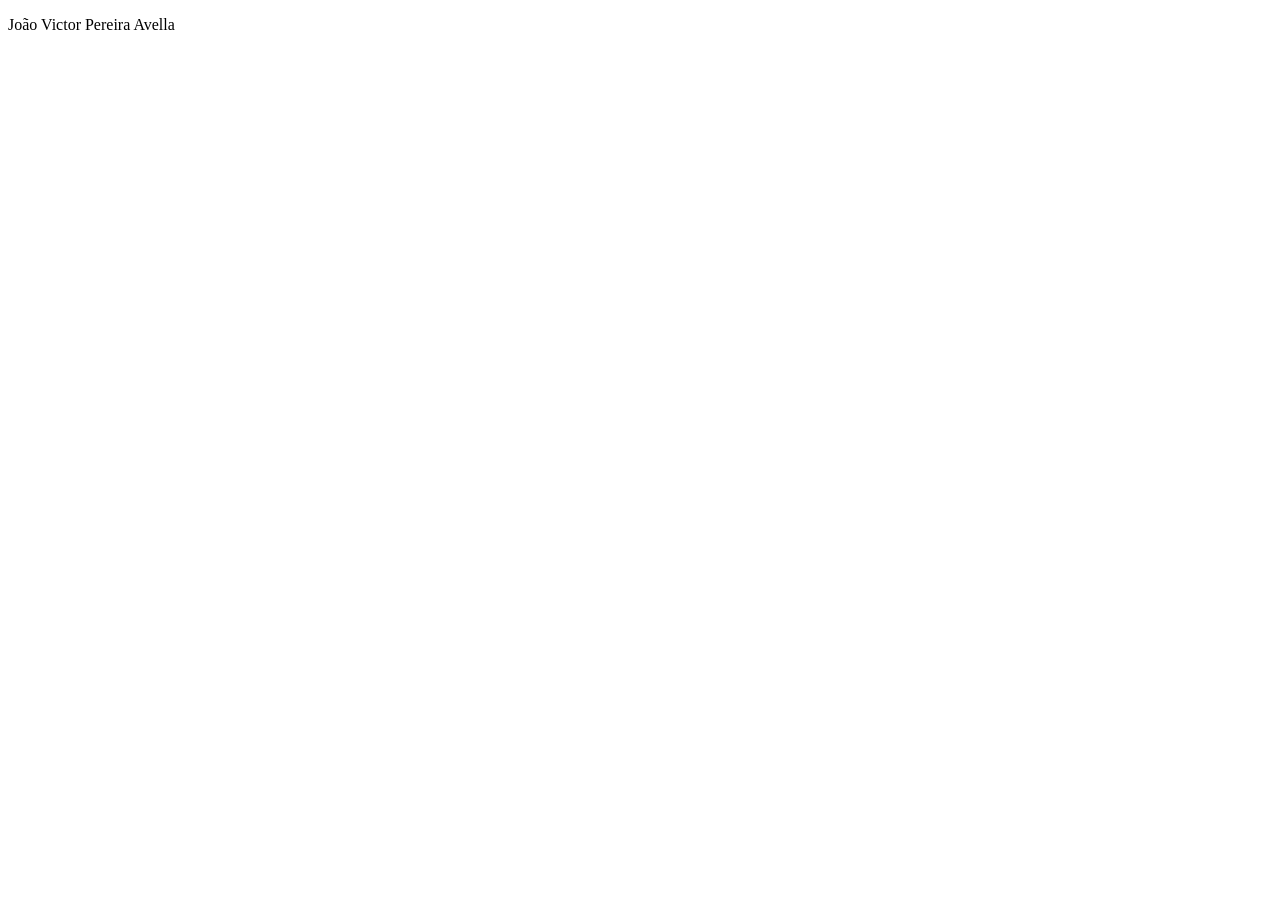
==== index.html @ 29856c2b "Create index.html" ====
<!DOCTYPE html>
<html lang="en">
<head>
    <meta charset="UTF-8">
    <meta name="viewport" content="width=device-width, initial-scale=1.0">
    <title>Document</title>
</head>
<body>
    <p>João Victor Pereira Avella</p>
</body>
</html>
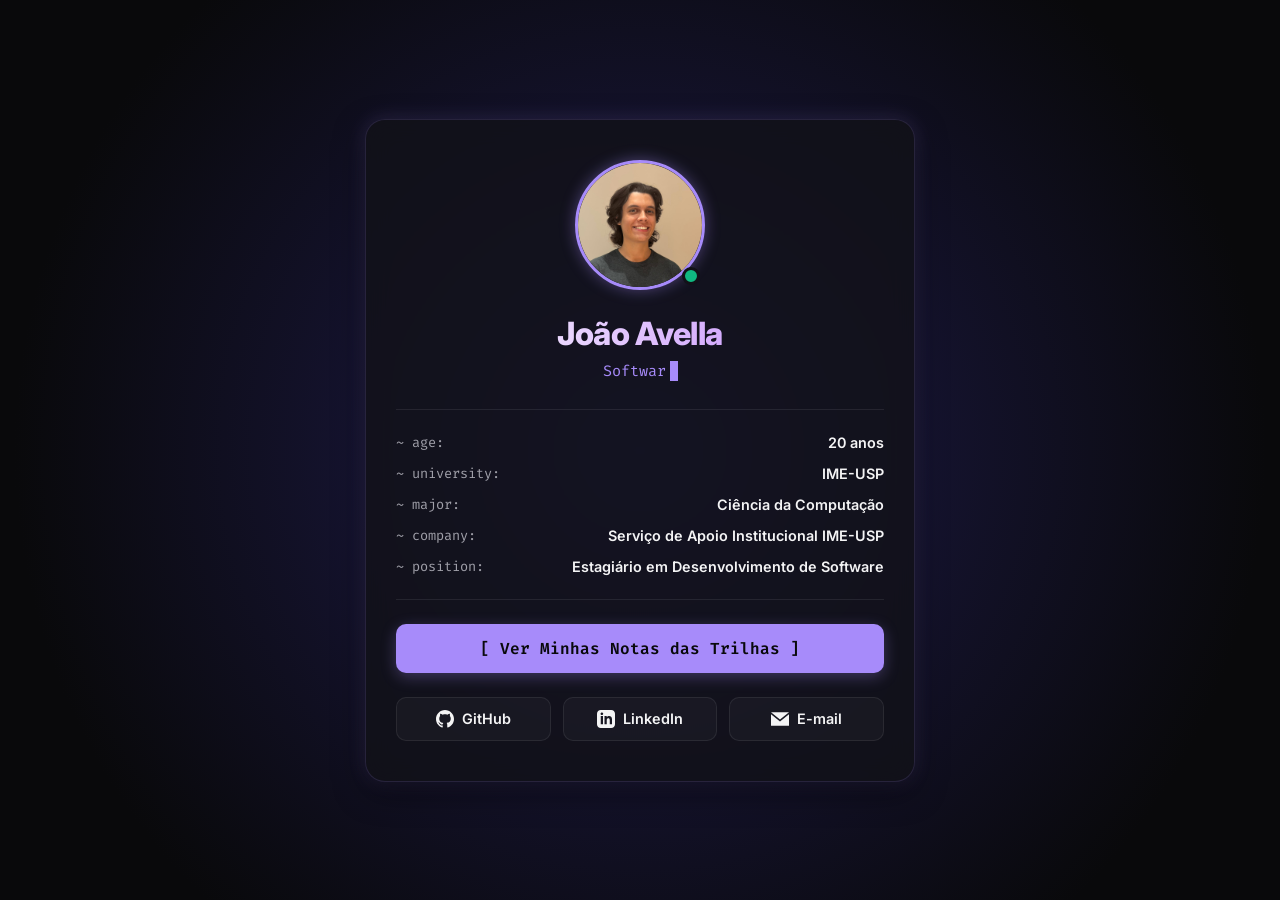
==== commit 88c7fcd1: "Criação da home e da página do blog" ====
--- a/index.html
+++ b/index.html
@@ -1,11 +1,93 @@
 <!DOCTYPE html>
-<html lang="en">
+<html lang="pt-BR">
 <head>
     <meta charset="UTF-8">
     <meta name="viewport" content="width=device-width, initial-scale=1.0">
-    <title>Document</title>
+    <title>Meu Portfólio</title>
+    <!-- Fontes do Google -->
+    <link rel="preconnect" href="https://fonts.googleapis.com">
+    <link rel="preconnect" href="https://fonts.gstatic.com" crossorigin>
+    <link href="https://fonts.googleapis.com/css2?family=Fira+Code:wght@400;600&family=Inter:wght@300;400;600;800&display=swap" rel="stylesheet">
+    
+    <!-- Link para o arquivo CSS externo -->
+    <link rel="stylesheet" href="src/css/style.css">
+    
+    <!-- Link para o script Javascript (defer garante que o script carregue após o HTML) -->
+    <script src="src/js/script.js" defer></script>
 </head>
 <body>
-    <p>João Victor Pereira Avella</p>
+
+    <div class="portfolio-card">
+        <!-- Foto de Perfil -->
+        <div class="profile-container">
+            <img src="src/img/foto.jpg" alt="Foto de Perfil" class="profile-img" onerror="this.src='https://placehold.co/150/121214/a78bfa?text=Dev'">
+            <div class="status-dot"></div>
+        </div>
+
+        <!-- Nome -->
+        <h1 class="profile-name">João Avella</h1>
+        
+        <!-- Cargo/Subtítulo com efeito de máquina de escrever -->
+        <div class="profile-title">
+            <span id="typewriter"></span><span class="cursor">&nbsp;</span>
+        </div>
+
+        <!-- Seção de Informações Gerais -->
+        <div class="info-section">
+            <div class="info-row">
+                <span class="info-label">~ age:</span>
+                <span class="info-value">20 anos</span>
+            </div>
+            <div class="info-row">
+                <span class="info-label">~ university:</span>
+                <span class="info-value">IME-USP</span>
+            </div>
+            <div class="info-row">
+                <span class="info-label">~ major:</span>
+                <span class="info-value">Ciência da Computação</span>
+            </div>
+            <div class="info-row">
+                <span class="info-label">~ company:</span>
+                <span class="info-value">Serviço de Apoio Institucional IME-USP</span>
+            </div>
+            <div class="info-row">
+                <span class="info-label">~ position:</span>
+                <span class="info-value">Estagiário em Desenvolvimento de Software</span>
+            </div>
+        </div>
+
+        <!-- Botão Destaque para o Blog / Trilhas -->
+        <a href="blog.html" class="btn-blog">
+            <span>[ Ver Minhas Notas das Trilhas ]</span>
+        </a>
+
+        <!-- Botões Sociais -->
+        <div class="social-links">
+            <!-- GitHub -->
+            <a href="https://github.com/joaoavella" target="_blank" class="btn-social">
+                <svg viewBox="0 0 24 24">
+                    <path d="M12 0c-6.626 0-12 5.373-12 12 0 5.302 3.438 9.8 8.207 11.387.599.111.793-.261.793-.577v-2.234c-3.338.726-4.033-1.416-4.033-1.416-.546-1.387-1.333-1.756-1.333-1.756-1.089-.745.083-.729.083-.729 1.205.084 1.839 1.237 1.839 1.237 1.07 1.834 2.807 1.304 3.492.997.107-.775.418-1.305.762-1.604-2.665-.305-5.467-1.334-5.467-5.931 0-1.311.469-2.381 1.236-3.221-.124-.303-.535-1.524.117-3.176 0 0 1.008-.322 3.301 1.23.957-.266 1.983-.399 3.003-.404 1.02.005 2.047.138 3.006.404 2.291-1.552 3.297-1.23 3.297-1.23.653 1.653.242 2.874.118 3.176.77.84 1.235 1.911 1.235 3.221 0 4.609-2.807 5.624-5.479 5.921.43.372.823 1.102.823 2.222v3.293c0 .319.192.694.801.576 4.765-1.589 8.199-6.086 8.199-11.386 0-6.627-5.373-12-12-12z"/>
+                </svg>
+                GitHub
+            </a>
+
+            <!-- LinkedIn -->
+            <a href="https://linkedin.com/in/joão-avella-1aa566244" target="_blank" class="btn-social">
+                <svg viewBox="0 0 24 24">
+                    <path d="M19 0h-14c-2.761 0-5 2.239-5 5v14c0 2.761 2.239 5 5 5h14c2.762 0 5-2.239 5-5v-14c0-2.761-2.238-5-5-5zm-11 19h-3v-11h3v11zm-1.5-12.268c-.966 0-1.75-.779-1.75-1.75s.784-1.75 1.75-1.75 1.75.779 1.75 1.75-.784 1.75-1.75 1.75zm13.5 12.268h-3v-5.604c0-3.368-4-3.113-4 0v5.604h-3v-11h3v1.765c1.396-2.586 7-2.777 7 2.476v6.759z"/>
+                </svg>
+                LinkedIn
+            </a>
+
+            <!-- E-mail -->
+            <a href="mailto:joaoavella@usp.br" class="btn-social">
+                <svg viewBox="0 0 24 24">
+                    <path d="M12 12.713l-11.985-9.713h23.97l-11.985 9.713zm0 2.574l12-9.725v15.438h-24v-15.438l12 9.725z"/>
+                </svg>
+                E-mail
+            </a>
+        </div>
+    </div>
+
 </body>
-</html>
+</html>
--- a/src/css/style.css
+++ b/src/css/style.css
@@ -0,0 +1,336 @@
+:root {
+    --bg-color: #09090b; /* Preto profundo */
+    --card-bg: rgba(18, 18, 24, 0.8); /* Fundo do card translúcido */
+    --accent-color: #a78bfa; /* Violeta gótico/neon */
+    --accent-hover: #c084fc; 
+    --text-main: #f4f4f5; /* Branco acinzentado */
+    --text-muted: #a1a1aa; /* Cinza para textos secundários */
+    --border-color: rgba(167, 139, 250, 0.15); /* Borda sutil com tom roxo */
+    --glow-shadow: 0 0 20px rgba(167, 139, 250, 0.2);
+}
+
+* {
+    box-sizing: border-box;
+    margin: 0;
+    padding: 0;
+}
+
+body {
+    background-color: var(--bg-color);
+    color: var(--text-main);
+    font-family: 'Inter', sans-serif;
+    min-height: 100vh;
+    display: flex;
+    justify-content: center;
+    align-items: center;
+    padding: 20px;
+    background-image: radial-gradient(circle at 50% 50%, #1e1b4b 0%, #09090b 80%);
+    background-attachment: fixed;
+}
+
+/* CONTAINER GERAL DO BLOG */
+.container {
+    width: 100%;
+    max-width: 900px;
+    margin: 40px auto;
+    padding: 0 20px;
+    display: flex;
+    flex-direction: column;
+}
+
+/* HEADER DO BLOG */
+.blog-header {
+    text-align: center;
+    margin-bottom: 40px;
+}
+
+.blog-header h1 {
+    font-size: 2.5rem;
+    font-weight: 800;
+    background: linear-gradient(to right, #ffffff, #c084fc);
+    -webkit-background-clip: text;
+    -webkit-text-fill-color: transparent;
+    margin-bottom: 12px;
+}
+
+.blog-header p {
+    color: var(--text-muted);
+    font-family: 'Fira Code', monospace;
+    font-size: 0.9rem;
+    line-height: 1.5;
+}
+
+/* GRID DO BLOG */
+.blog-grid {
+    display: grid;
+    grid-template-columns: repeat(auto-fit, minmax(280px, 1fr));
+    gap: 20px;
+    margin-bottom: 30px;
+}
+
+/* CARDS DE TRILHAS */
+.blog-card {
+    background: var(--card-bg);
+    border: 1px solid var(--border-color);
+    border-radius: 16px;
+    padding: 24px;
+    backdrop-filter: blur(12px);
+    -webkit-backdrop-filter: blur(12px);
+    transition: transform 0.3s ease, box-shadow 0.3s ease;
+    text-align: left;
+}
+
+.blog-card:hover {
+    transform: translateY(-4px);
+    box-shadow: 0 10px 25px rgba(0,0,0,0.5), 0 0 15px rgba(167, 139, 250, 0.25);
+}
+
+.blog-card-title {
+    font-size: 1.25rem;
+    color: var(--accent-color);
+    font-family: 'Fira Code', monospace;
+    margin-bottom: 12px;
+}
+
+.blog-card-text {
+    font-size: 0.9rem;
+    color: var(--text-muted);
+    line-height: 1.6;
+}
+
+/* CARD DE DESTACADOS: PLANOS FUTUROS */
+.future-card {
+    background: linear-gradient(135deg, rgba(30, 27, 75, 0.4) 0%, rgba(18, 18, 24, 0.8) 100%);
+    border: 1px solid var(--accent-color);
+    box-shadow: 0 0 20px rgba(167, 139, 250, 0.15);
+    border-radius: 16px;
+    padding: 30px;
+    margin-top: 30px;
+    margin-bottom: 40px;
+    text-align: left;
+}
+
+.future-card-title {
+    font-size: 1.4rem;
+    color: #ffffff;
+    font-family: 'Fira Code', monospace;
+    font-weight: 700;
+    margin-bottom: 15px;
+    display: flex;
+    align-items: center;
+    gap: 10px;
+}
+
+.future-card-text {
+    font-size: 0.95rem;
+    color: var(--text-main);
+    line-height: 1.7;
+}
+
+/* BOTÃO VOLTAR */
+.btn-back {
+    align-self: flex-start;
+    display: inline-flex;
+    align-items: center;
+    gap: 8px;
+    padding: 10px 20px;
+    border-radius: 8px;
+    color: var(--accent-color);
+    background: rgba(255, 255, 255, 0.02);
+    border: 1px solid var(--border-color);
+    text-decoration: none;
+    font-family: 'Fira Code', monospace;
+    font-size: 0.85rem;
+    transition: all 0.2s ease;
+    margin-bottom: 20px;
+}
+
+.btn-back:hover {
+    background: var(--accent-color);
+    color: var(--bg-color);
+    box-shadow: 0 0 15px rgba(167, 139, 250, 0.4);
+    transform: translateX(-4px);
+}
+
+/* CARD DO PERFIL (PÁGINA PRINCIPAL) */
+.portfolio-card {
+    background: var(--card-bg);
+    border: 1px solid var(--border-color);
+    border-radius: 20px;
+    width: 100%;
+    max-width: 550px;
+    padding: 40px 30px;
+    box-shadow: 0 10px 30px rgba(0, 0, 0, 0.5), var(--glow-shadow);
+    backdrop-filter: blur(12px);
+    -webkit-backdrop-filter: blur(12px);
+    text-align: center;
+    transition: transform 0.3s ease, box-shadow 0.3s ease;
+}
+
+.portfolio-card:hover {
+    transform: translateY(-4px);
+    box-shadow: 0 15px 35px rgba(0, 0, 0, 0.6), 0 0 25px rgba(167, 139, 250, 0.35);
+}
+
+/* FOTO DE PERFIL */
+.profile-container {
+    position: relative;
+    width: 130px;
+    height: 130px;
+    margin: 0 auto 24px auto;
+}
+
+.profile-img {
+    width: 100%;
+    height: 100%;
+    border-radius: 50%;
+    object-fit: cover;
+    border: 3px solid var(--accent-color);
+    box-shadow: 0 0 15px rgba(167, 139, 250, 0.4);
+}
+
+.status-dot {
+    position: absolute;
+    bottom: 5px;
+    right: 5px;
+    width: 18px;
+    height: 18px;
+    background-color: #10b981;
+    border: 3px solid #121218;
+    border-radius: 50%;
+}
+
+.profile-name {
+    font-size: 2rem;
+    font-weight: 800;
+    letter-spacing: -0.5px;
+    margin-bottom: 8px;
+    background: linear-gradient(to right, #ffffff, #c084fc);
+    -webkit-background-clip: text;
+    -webkit-text-fill-color: transparent;
+}
+
+.profile-title {
+    font-family: 'Fira Code', monospace;
+    font-size: 0.95rem;
+    color: var(--accent-color);
+    margin-bottom: 24px;
+    min-height: 24px;
+}
+
+/* INFORMAÇÕES DO PERFIL */
+.info-section {
+    border-top: 1px solid rgba(255, 255, 255, 0.08);
+    border-bottom: 1px solid rgba(255, 255, 255, 0.08);
+    padding: 24px 0;
+    margin-bottom: 24px;
+    display: flex;
+    flex-direction: column;
+    gap: 14px;
+    text-align: left;
+}
+
+.info-row {
+    display: flex;
+    justify-content: space-between;
+    align-items: center;
+    font-size: 0.9rem;
+}
+
+.info-label {
+    font-family: 'Fira Code', monospace;
+    color: var(--text-muted);
+    font-size: 0.85rem;
+}
+
+.info-value {
+    font-weight: 600;
+    color: var(--text-main);
+}
+
+/* BOTÃO DE LINK PARA O BLOG */
+.btn-blog {
+    display: block;
+    width: 100%;
+    padding: 14px;
+    border-radius: 10px;
+    background: var(--accent-color);
+    color: var(--bg-color);
+    font-family: 'Fira Code', monospace;
+    font-weight: 600;
+    text-decoration: none;
+    margin-bottom: 24px;
+    transition: all 0.3s ease;
+    box-shadow: 0 4px 15px rgba(167, 139, 250, 0.3);
+}
+
+.btn-blog:hover {
+    background: var(--accent-hover);
+    box-shadow: 0 6px 20px rgba(167, 139, 250, 0.5);
+    transform: scale(1.02);
+}
+
+/* LINKS SOCIAIS (INDEX) */
+.social-links {
+    display: grid;
+    grid-template-columns: repeat(auto-fit, minmax(130px, 1fr));
+    gap: 12px;
+}
+
+.btn-social {
+    display: inline-flex;
+    align-items: center;
+    justify-content: center;
+    gap: 8px;
+    padding: 12px 16px;
+    border-radius: 10px;
+    font-size: 0.9rem;
+    font-weight: 600;
+    text-decoration: none;
+    color: var(--text-main);
+    background: rgba(255, 255, 255, 0.03);
+    border: 1px solid rgba(255, 255, 255, 0.08);
+    transition: all 0.2s ease;
+}
+
+.btn-social:hover {
+    background: rgba(167, 139, 250, 0.1);
+    border-color: var(--accent-color);
+    transform: translateY(-2px);
+}
+
+.btn-social svg {
+    width: 18px;
+    height: 18px;
+    fill: currentColor;
+}
+
+/* CURSOR ANIMADO */
+.cursor {
+    display: inline-block;
+    width: 8px;
+    background-color: var(--accent-color);
+    margin-left: 4px;
+    animation: blink 0.8s infinite;
+}
+
+@keyframes blink {
+    0%, 50% { opacity: 1; }
+    51%, 100% { opacity: 0; }
+}
+
+/* RESPONSIVIDADE */
+@media (max-width: 480px) {
+    .portfolio-card {
+        padding: 30px 20px;
+    }
+    .profile-name {
+        font-size: 1.6rem;
+    }
+    .social-links {
+        grid-template-columns: 1fr;
+    }
+    .blog-header h1 {
+        font-size: 2rem;
+    }
+}
